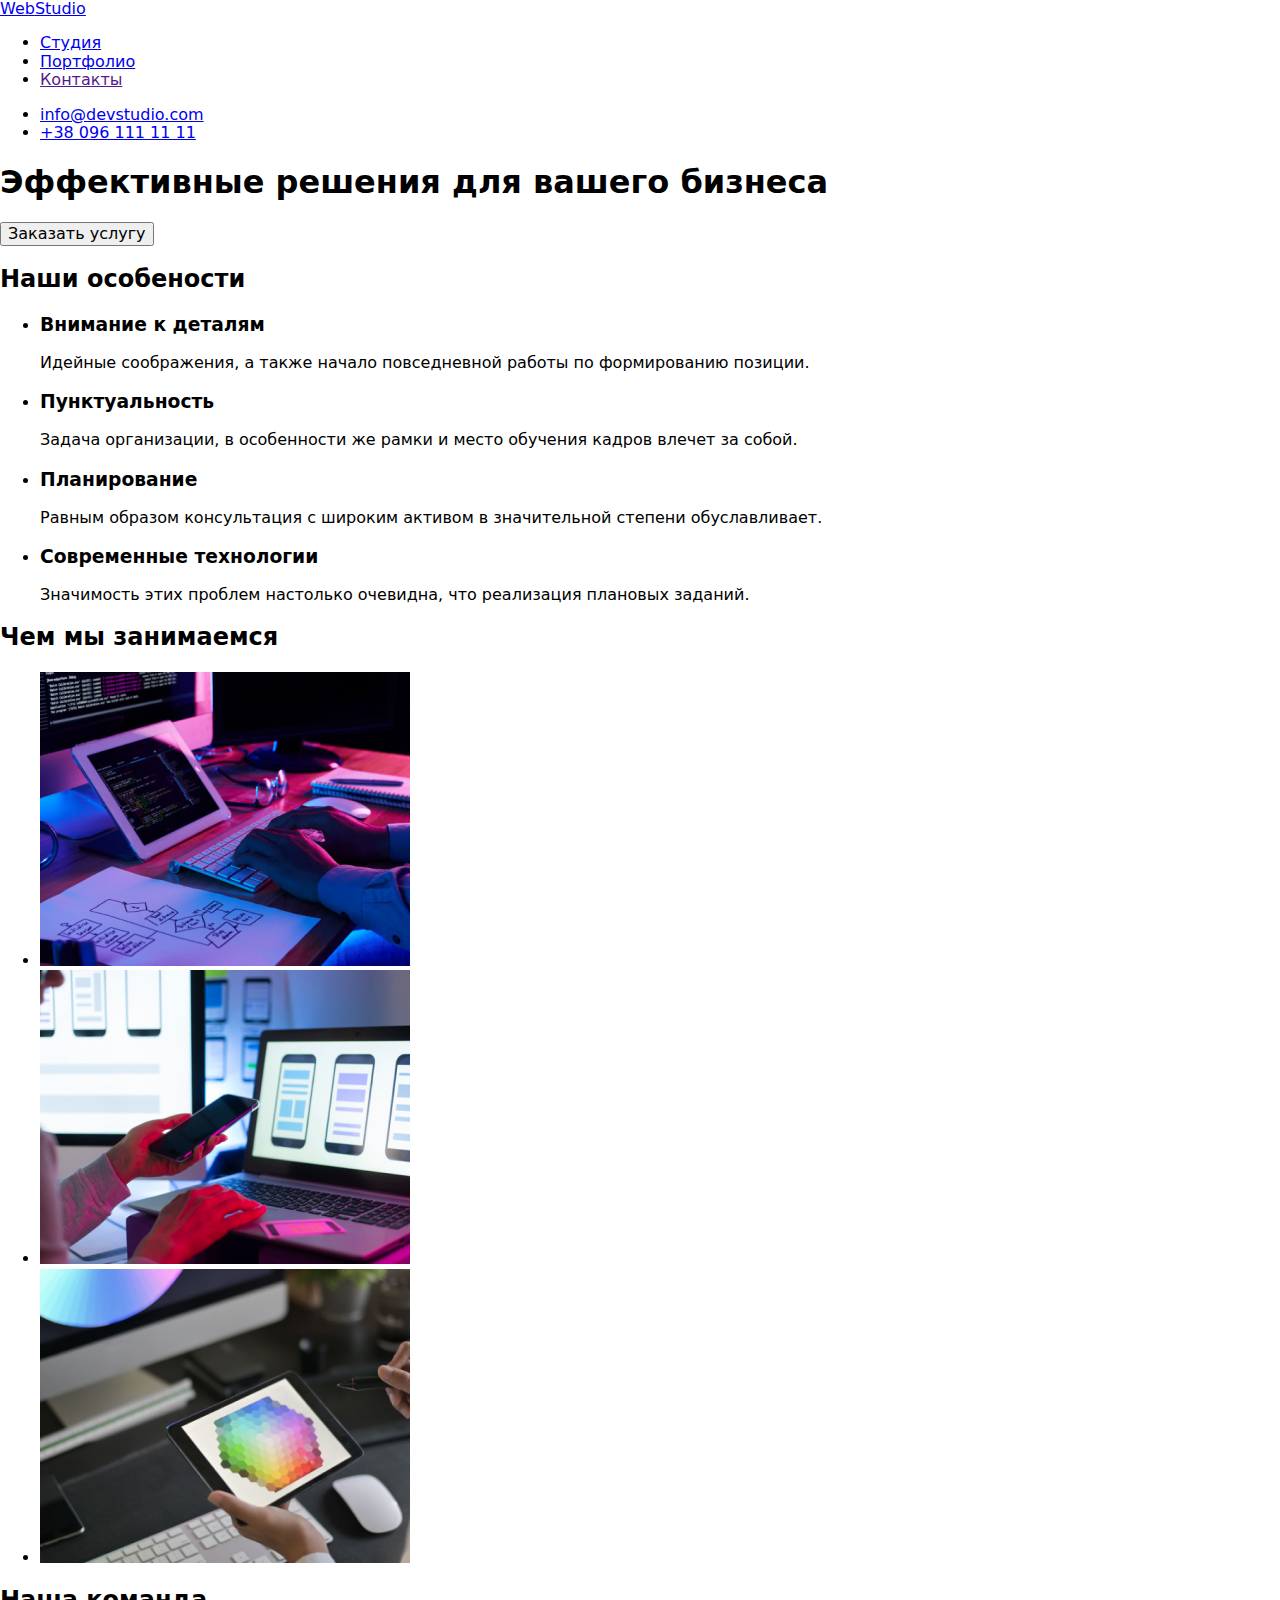
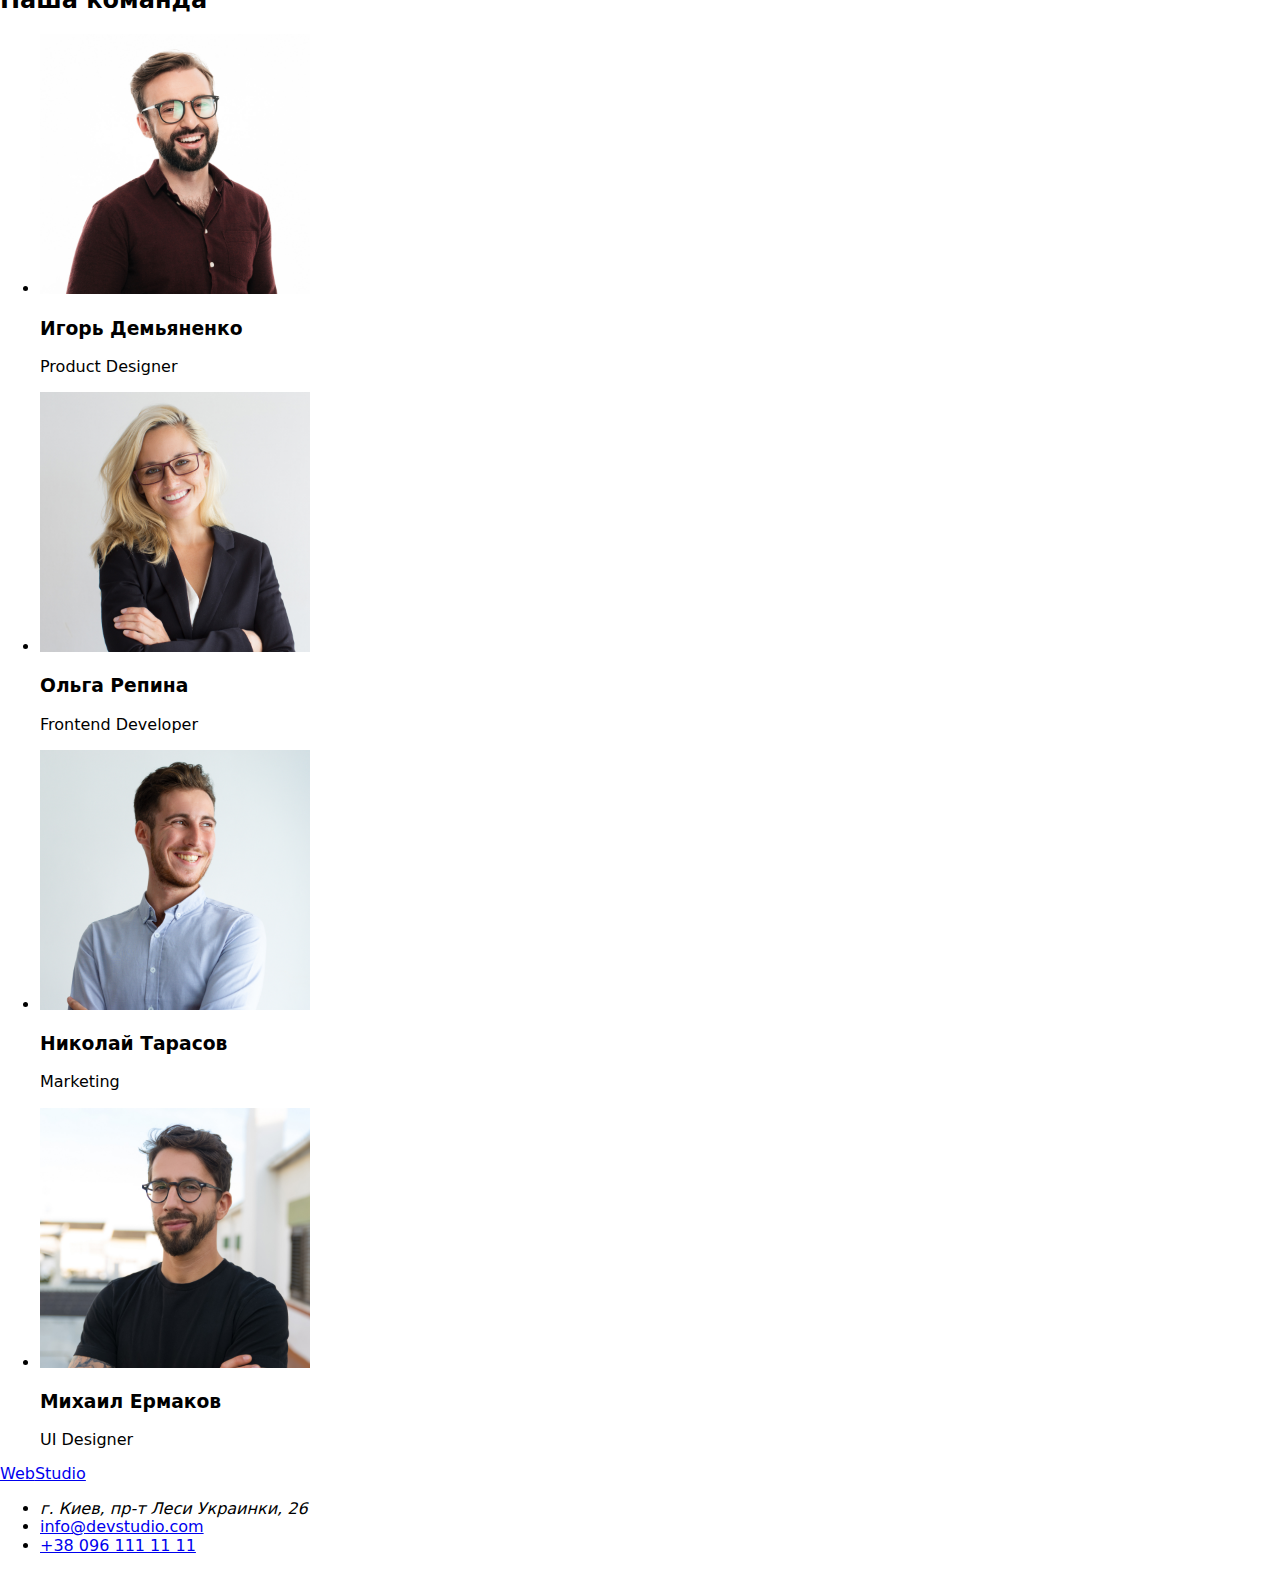
==== index.html @ e3278efb "Create index.html" ====
<!DOCTYPE html>
<html lang="en">
    <head>
        <meta charset="UTF-8">
        <meta name="viewport" content="width=device-width, initial-scale=1.0">
        <title>Document</title>
        <link href="https://fonts.googleapis.com/css2?family=Raleway:wght@700&family=Roboto:wght@400;500;700;900&display=swap" 
        rel="stylesheet">
        <link rel="stylesheet" href="https://cdnjs.cloudflare.com/ajax/libs/modern-normalize/1.0.0/modern-normalize.css">
        <link rel="stylesheet" href="./styles.css">
    </head>
    <body>
    <!--Верхняя линия-->
    <header>
        <div class="container ">
            <a href="./index.html" class="logo-white" > <span class="logo-bl">Web</span>Studio</a>
            <nav>
                <ul class="site-nav list">
                    <li class="item"><a href="./index.html" class="link current" >Студия</a></li>
                    <li class="item"><a href="./portfolio.html" class="link">Портфолио</a></li>
                    <li class="item"><a href="" class="link">Контакты</a></li>
                </ul>
            </nav>
            <ul class="adress-nav list">
                <li class="item"><a href="mailto:info@devstudio.com" class="link">info@devstudio.com</a></li>
                <li class="item"><a href="tel:+380961111111" class="link">+38 096 111 11 11</a></li>
            </ul>
        </div>
    </header>
    
    <main>
    <!--Шапка-->
        <section class="hero">
            <div class="container">
                <h1 class="hero-title">Эффективные решения для вашего бизнеса</h1>
                <button type="submit" class="hero-button">Заказать услугу</button>
            </div>
        </section>
    <!--Особености-->
        <section class="section-features">
            <div class="container">
                <h2 class="visually-hidden">Наши особености</h2>
                <ul class="section-features-container list">
                    <li class="item">
                        <h3 class="features-title-name">Внимание к деталям</h3>
                        <p class="features-name">Идейные соображения, а также начало повседневной работы по формированию позиции.</p>
                    </li>
                    <li class="item">
                        <h3 class="features-title-name">Пунктуальность</h3>
                        <p class="features-name"> Задача организации, в особенности же рамки и место обучения кадров влечет за собой.</p>
                    </li>
                    <li class="item">
                        <h3 class="features-title-name">Планирование</h3>
                        <p class="features-name">Равным образом консультация с широким активом в значительной степени обуславливает.</p>
                    </li>
                    <li class="item">
                        <h3 class="features-title-name">Современные технологии</h3>
                        <p class="features-name">Значимость этих проблем настолько очевидна, что реализация плановых заданий.</p>
                    </li>
                </ul>
            </div>
        </section>
    <!--Чем мы занимаемся-->
        <section class="section-service">
            <div class="container">
                <h2 class="section-title">Чем мы занимаемся</h2>
                <ul class="section-service-container list">
                    <li class="item"><a href=""><img src="./images/icon1.jpg" alt="Чем мы занимаемся фото 1" width="370"></a></li>
                    <li class="item"><a href=""><img src="./images/icon2.jpg" alt="Чем мы занимаемся фото 2" width="370"></a></li>
                    <li class="item"><a href=""><img src="./images/icon3.jpg" alt="Чем мы занимаемся фото 3" width="370"></a></li>
                </ul>
            </div>
        </section>
    <!--Наша команда-->
        <section class="section-workers">
            <div class="container">
                <h2 class="section-title">Наша команда</h2>
                <ul class="section-workers-container list">
                    <li class="workers-title-item  item">
                        <a href=""><img src="./images/worker1.jpg" alt="Наш сотрудник 1" width="270"></a>
                        <h3 class="workers-title-name">Игорь Демьяненко</h3>
                        <p class="workers-duties">Product Designer</p>
                    </li>
                    <li class="workers-title-item item"><a href=""><img src="./images/worker2.jpg" alt="Наш сотрудник 2" width="270"></a>
                        <h3 class="workers-title-name">Ольга Репина</h3>
                        <p class="workers-duties">Frontend Developer</p>
                    </li>
                    <li class="workers-title-item item"><a href=""><img src="./images/worker3.jpg" alt="Наш сотрудник 3" width="270"></a>
                        <h3 class="workers-title-name">Николай Тарасов</h3>
                        <p class="workers-duties">Marketing</p>
                    </li>
                    <li class="workers-title-item item"><a href=""><img src="./images/worker4.jpg" alt="Наш сотрудник 4" width="270"></a>
                        <h3 class="workers-title-name"> Михаил Ермаков</h3>
                        <p class="workers-duties">UI Designer</p>
                    </li>
                </ul>
            </div>
        </section>    
    </main>
    <!--Подвал-->
    <footer class="footer">
        <div class="container">
            <a href="./index.html" class="logo-black" > <span class="logo-bl">Web</span>Studio</a>
            <ul class="adress-nav-footer list">
                <li><address class="footer-address">г. Киев, пр-т Леси Украинки, 26</address></li>
                <li><a href="mailto:info@devstudio.com" class="link mailto-link">info@devstudio.com</a></li>
                <li><a href="tel:+380961111111" class="link">+38 096 111 11 11</a></li>
            </ul>
        </div>
    </footer>   
    </body>
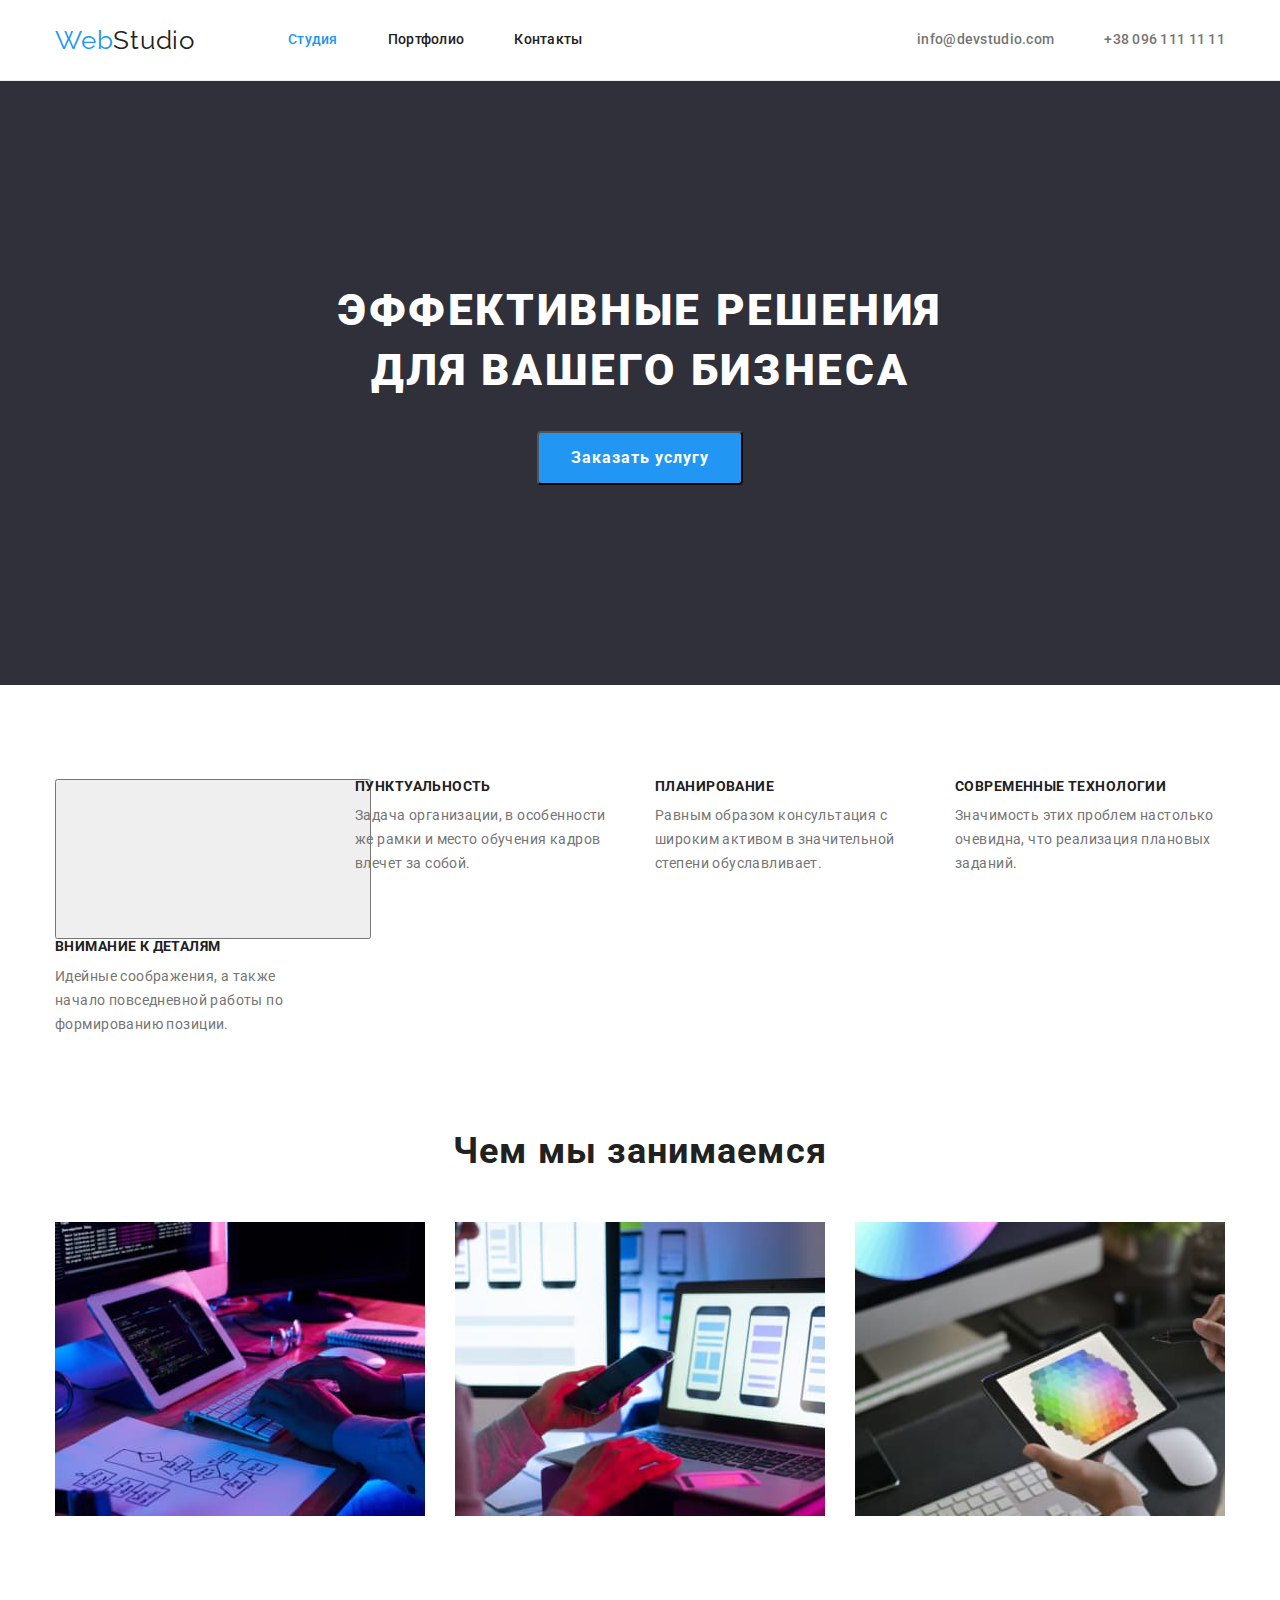
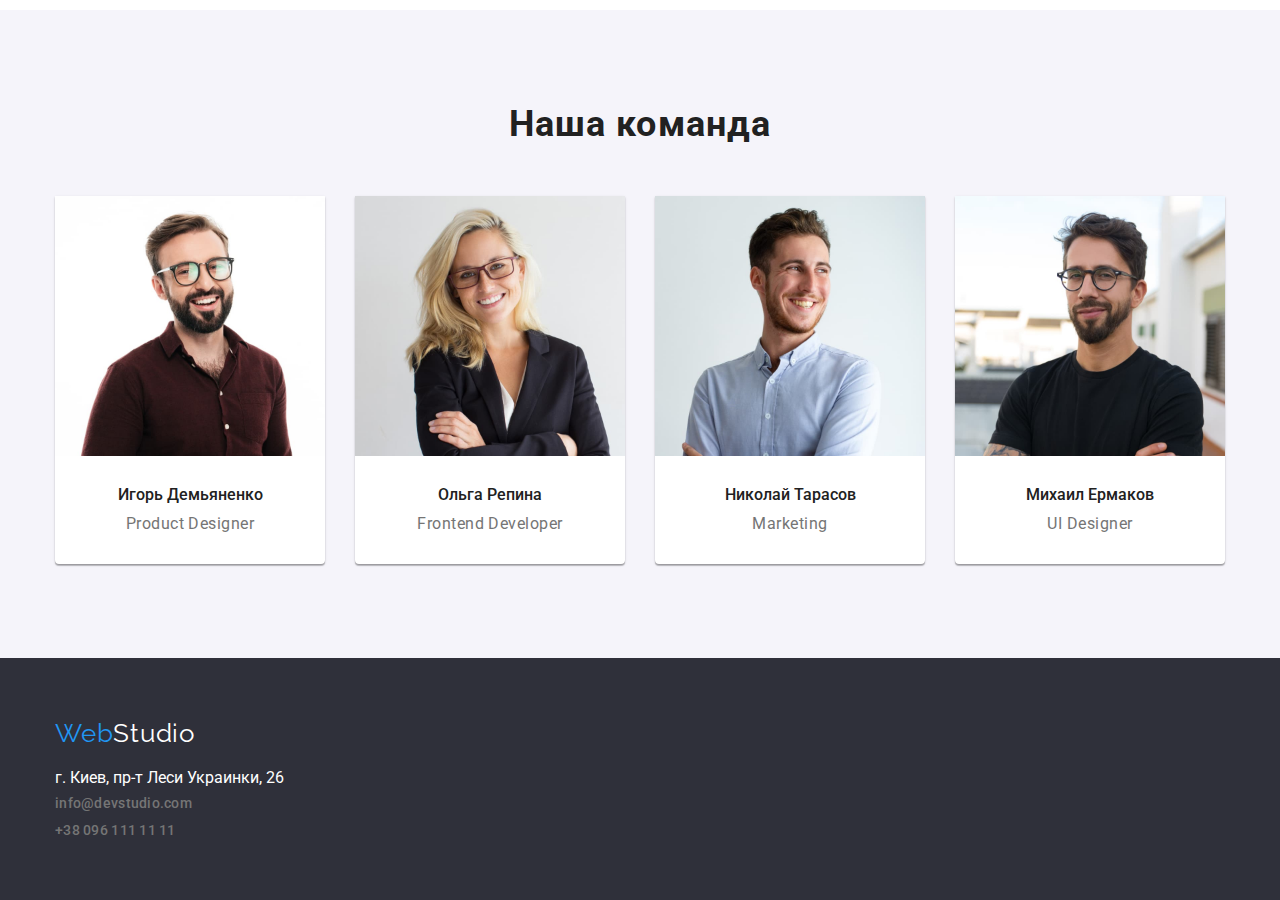
==== commit f0d367ea: "Update index.html" ====
--- a/index.html
+++ b/index.html
@@ -42,6 +42,11 @@
                 <h2 class="visually-hidden">Наши особености</h2>
                 <ul class="section-features-container list">
                     <li class="item">
+                        <button>
+                                <svg>
+                                    <use href="./images/"></use>
+                                </svg>
+                        </button>
                         <h3 class="features-title-name">Внимание к деталям</h3>
                         <p class="features-name">Идейные соображения, а также начало повседневной работы по формированию позиции.</p>
                     </li>
--- a/styles.css
+++ b/styles.css
@@ -0,0 +1,419 @@
+:root {
+    --primary-text-color: #757575;
+    --accent-text-color:#2196F3;
+    --title-text-color:#212121;
+    --secondary-text-color: #FFFFFF;
+    --background-color-body: #FFFFFF;
+    --background-color-hero: #2F303A;
+    --background-color-hero-button: #2196F3;
+    --background-color-section-workers: #F5F4FA;
+    --background-color-section: #FFFFFF;
+    --background-color-footer: #2F303A;
+    --background-color-filter-button: #F5F4FA;
+}
+
+
+body {
+    background-color: var(--background-color-body);
+    color: var(--primary-text-color);
+    font-family: Roboto, sans-serif;
+    font-weight: 400
+}
+
+.list {
+    padding: 0px;
+    margin: 0px;
+    list-style: none;
+}   
+
+.visually-hidden {
+    position: absolute;
+    clip: rect(0 0 0 0);
+    width: 1px;
+    height: 1px;
+    margin: -1px;
+}
+
+.logo-white {
+    color: var(--title-text-color);
+    font-family: Raleway, sans-serif;
+    font-size: 26px;
+    line-height: 1.19;
+    letter-spacing: 0.03em;
+    text-decoration: none;
+}
+.logo-bl {
+    color: var(--accent-text-color);
+}
+
+.container {
+    margin-left: auto;
+    margin-right: auto;
+    width: 1200px;
+    padding-left: 15px;
+    padding-right: 15px;
+    
+}
+header>.container {
+    display: flex;
+    align-items: center;
+    
+  
+}
+/* site-nav */
+
+.site-nav {
+    display: flex;
+    margin-left: 93px;
+}
+
+
+.site-nav .item:not(:last-child) {
+    margin-right: 50px;
+}
+
+.site-nav .link {
+    display: block;
+    padding-top: 32px;
+    padding-bottom: 32px;
+
+    color: var(--title-text-color);
+
+    font-weight: 500;
+    font-size: 14px;
+    line-height: 1.14;
+    letter-spacing: 0.02em;
+    text-decoration: none;
+    
+}
+
+.site-nav .link:hover, 
+.site-nav .link:focus {
+    color: var(--accent-text-color);
+    text-decoration: none;
+}
+.site-nav .link.current {
+    color: var(--accent-text-color);
+}
+
+
+/* adress-nav */
+.adress-nav {
+    display: flex;
+    margin-left: auto;
+} 
+
+.adress-nav .item:not(:last-child) {
+    margin-right: 50px;
+}
+.adress-nav .link {
+    display: block;
+    padding-top: 32px;
+    padding-bottom: 32px;
+
+    color: var(--primary-text-color);
+
+    font-weight: 500;
+    font-size: 14px;
+    line-height: 1.14;
+    letter-spacing: 0.02em;
+    text-decoration: none;
+    
+}
+.link:hover, 
+.link:focus {
+    color: var(--accent-text-color);
+}
+/* hero */
+.hero {
+    background-color: var(--background-color-hero);
+    text-align: center;
+    padding-top: 200px;
+    padding-bottom: 200px;
+}
+.hero .hero-title {
+    
+    color: var(--secondary-text-color);
+    font-weight: 900;
+    font-size: 44px;
+    line-height: 1.36;
+    letter-spacing: 0.06em;
+    text-align: center;
+    text-transform: uppercase;
+    margin-left: auto;
+    margin-right: auto;
+    margin-top: 0px;
+    margin-bottom: 30px;
+    
+    width: 696px;
+}
+.hero .hero-button {
+    
+    background-color: var(--background-color-hero-button);
+    color: var(--secondary-text-color); 
+    font-weight: 700;
+    font-size: 16px;
+    line-height: 1.87;
+    letter-spacing: 0.06em;
+    border-radius: 4px;
+    padding: 10px 32px;
+    min-width: 200px;
+    cursor: pointer;
+}
+
+.section-title {
+    color: var(--title-text-color);
+    font-weight: 700;
+    font-size: 36px;
+    line-height: 1.16;
+    letter-spacing: 0.03em;
+    text-align: center;
+    margin-top: 0px;
+    margin-bottom: 50px;
+}
+
+
+
+/* Особености */
+
+.section-features { 
+    background-color: var(--background-color-section);
+    padding-top: 94px;
+    padding-bottom: 94px;
+}
+
+.section-features-container {
+    display: flex;
+    flex-wrap: wrap;
+}
+
+.section-features-container .item {
+    width: 270px;
+}
+
+.section-features-container .item:not(:last-child) {
+    margin-right: 30px;
+}
+
+.section-features .features-title-name {
+    color: var(--title-text-color);
+    font-weight: 700;
+    font-size: 14px;
+    line-height: 1.14;
+    letter-spacing: 0.03em;
+    text-transform: uppercase;
+    margin-top: 0px;
+    margin-bottom: 10px;
+}
+.section-features .features-name { 
+    font-size: 14px;
+    line-height: 1.71;
+    letter-spacing: 0.03em;
+    margin-top: 0px;
+    margin-bottom: 0px;  
+}
+
+/* Чем мы занимаемся */
+
+.section-service {
+    background-color: var(--background-color-section);
+    padding-top: 0px;
+    padding-bottom: 94px;
+}
+.section-service-container {
+    display: flex;
+    flex-wrap: wrap;
+}
+.section-service-container .item {
+    width: 370px;
+}
+
+.section-service-container .item:not(:last-child) {
+    margin-right: 30px;
+}
+
+
+/* Наша команда */
+.section-workers { 
+    background-color: var(--background-color-section-workers);
+    padding-top: 94px;
+    padding-bottom: 94px;
+}
+.section-workers-container {
+    display: flex;
+    flex-wrap: wrap;
+}
+
+.section-workers-container .item:not(:last-child) {
+    margin-right: 30px;
+}
+
+.workers-title-item {
+    background-color: var(--background-color-body);
+    box-shadow: 0px 1px 3px rgba(0, 0, 0, 0.12), 0px 1px 1px rgba(0, 0, 0, 0.14), 0px 2px 1px rgba(0, 0, 0, 0.2);
+    border-radius: 0px 0px 4px 4px;
+
+}
+
+.section-workers .workers-title-name { 
+    color: var(--title-text-color);
+    font-weight: 500;
+    font-size: 16px;
+    line-height: 1.18;
+    margin-top: 30px;
+    margin-bottom: 10px; 
+    text-align: center;
+}
+.section-workers p {  
+    font-size: 16px;
+    line-height: 1.18;
+    letter-spacing: 0.03em; 
+    margin-top: 0px;
+    margin-bottom: 30px; 
+    text-align: center;
+     
+}
+
+/* footer */
+.footer {
+    background-color: var(--background-color-footer);
+    padding-top: 60px;
+    padding-bottom: 60px;
+}
+
+.logo-black {
+    display: block;
+    margin-bottom: 20px;
+
+    color: var(--secondary-text-color);
+    font-family: Raleway,sans-serif;
+    font-size: 26px;
+    line-height: 1.19;
+    letter-spacing: 0.03em;
+    text-decoration: none;
+}
+
+.footer-address {
+    color: var(--secondary-text-color);
+    font-style: inherit;
+    margin-bottom: 9px;
+}
+
+.footer .footer-address-nav {
+    color: var(--primary-text-color);
+    font-size: 14px;
+    line-height: 1.71;
+    letter-spacing: 0.03em;
+}
+
+.adress-nav-footer .link {
+    color: var(--primary-text-color);
+
+    font-weight: 500;
+    font-size: 14px;
+    line-height: 1.14;
+    letter-spacing: 0.02em;
+    text-decoration: none;
+}
+.adress-nav-footer .mailto-link {
+    display: block;
+    margin-bottom: 9px;
+}
+.link:hover, 
+.link:focus {
+    color: var(--accent-text-color);
+}
+
+/* portfolio */
+
+.section-portfolio {
+    padding-top: 94px;
+    padding-bottom: 94px;
+}
+
+.section-portfolio-container {
+    display: flex;
+    flex-wrap: wrap;
+
+}
+.section-portfolio-item {
+    
+    width: calc((100% - 66px) / 3);
+    /* width: 370px; */
+    margin-right: 30px;
+    margin-bottom: 30px;
+    border: 1px solid #EEEEEE;
+    box-sizing: border-box;
+}
+
+.section-portfolio-container .section-portfolio-item:nth-child(3n) {
+    margin-right: 0px;
+}
+.section-portfolio-container .section-portfolio-item:nth-last-child(-n + 3) {
+    margin-bottom: 0px;
+}
+
+.section-portfolio .portfolio-title {
+    color: var(--title-text-color);
+    width: 322px;
+    font-weight: 700;
+    font-size: 18px;
+    line-height: 2;
+    letter-spacing: 0.06em;
+    margin: 0px;  
+}
+
+.section-portfolio .portfolio-title-name {
+    font-size: 16px;
+    line-height: 1.87;
+    letter-spacing: 0.03em;
+    margin: 0px;  
+}
+
+.title-title-name {
+    padding: 20px 24px;
+}
+
+.section-portfolio-button {
+    display: flex;
+    margin-bottom: 50px;
+    justify-content: center;
+}
+
+.section-portfolio-button .item {
+
+}
+
+.section-portfolio-button .item:not(:last-child) {
+    margin-right: 8px;
+}
+
+.filter-button {
+    background-color: var(--background-color-filter-button);
+    color: var(--title-text-color);
+    font-weight: 500;
+    font-size: 16px;
+    line-height: 1.62;
+    letter-spacing: 0.03em;
+    border-radius: 4px;
+    padding: 6px 22px;
+    min-width: 200px;
+    cursor: pointer;
+    min-width: 73px;
+    border: 0px;
+}
+    
+.filter-button:hover, 
+.filter-button:focus {
+    background-color: var(--background-color-hero-button);
+    color: var(--secondary-text-color);
+}
+
+header {
+    border-bottom: 1px solid #ECECEC;
+}
+img {
+    display: block;
+    max-width: 100%;
+    height: auto;
+}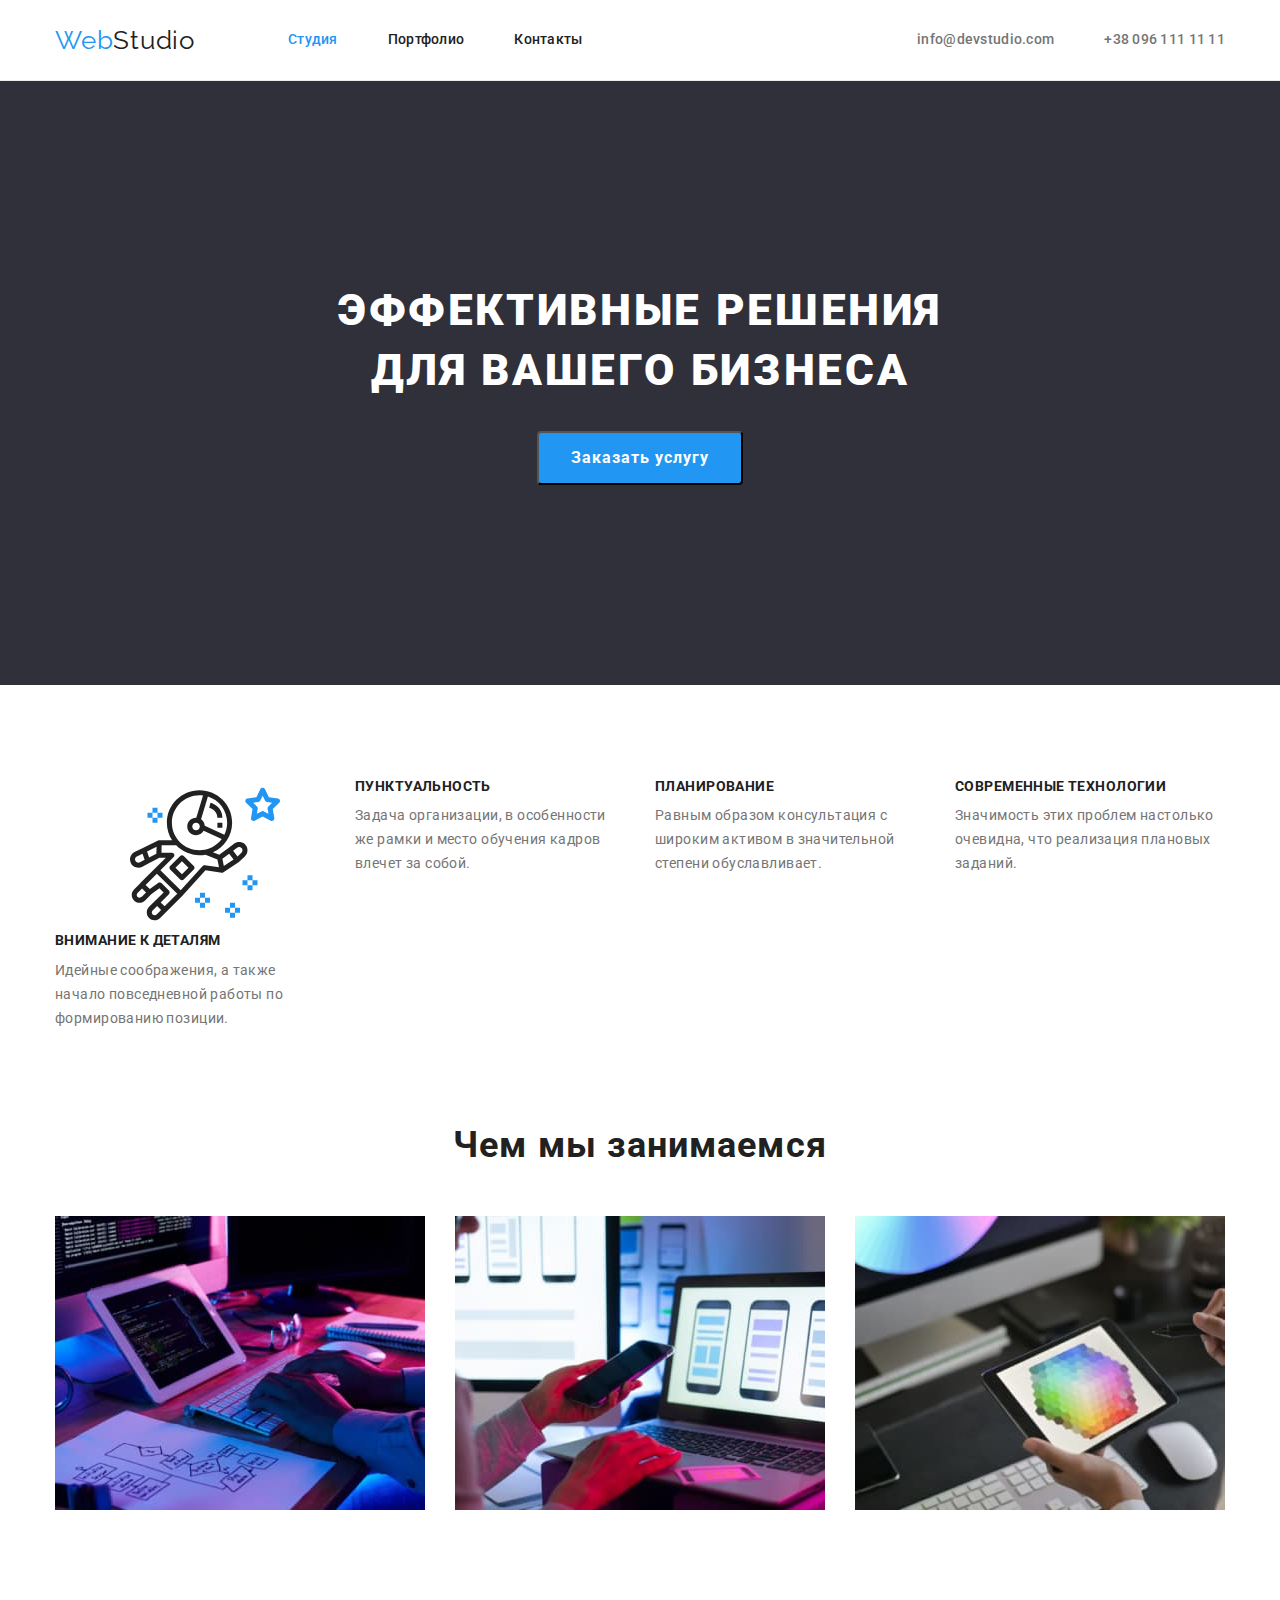
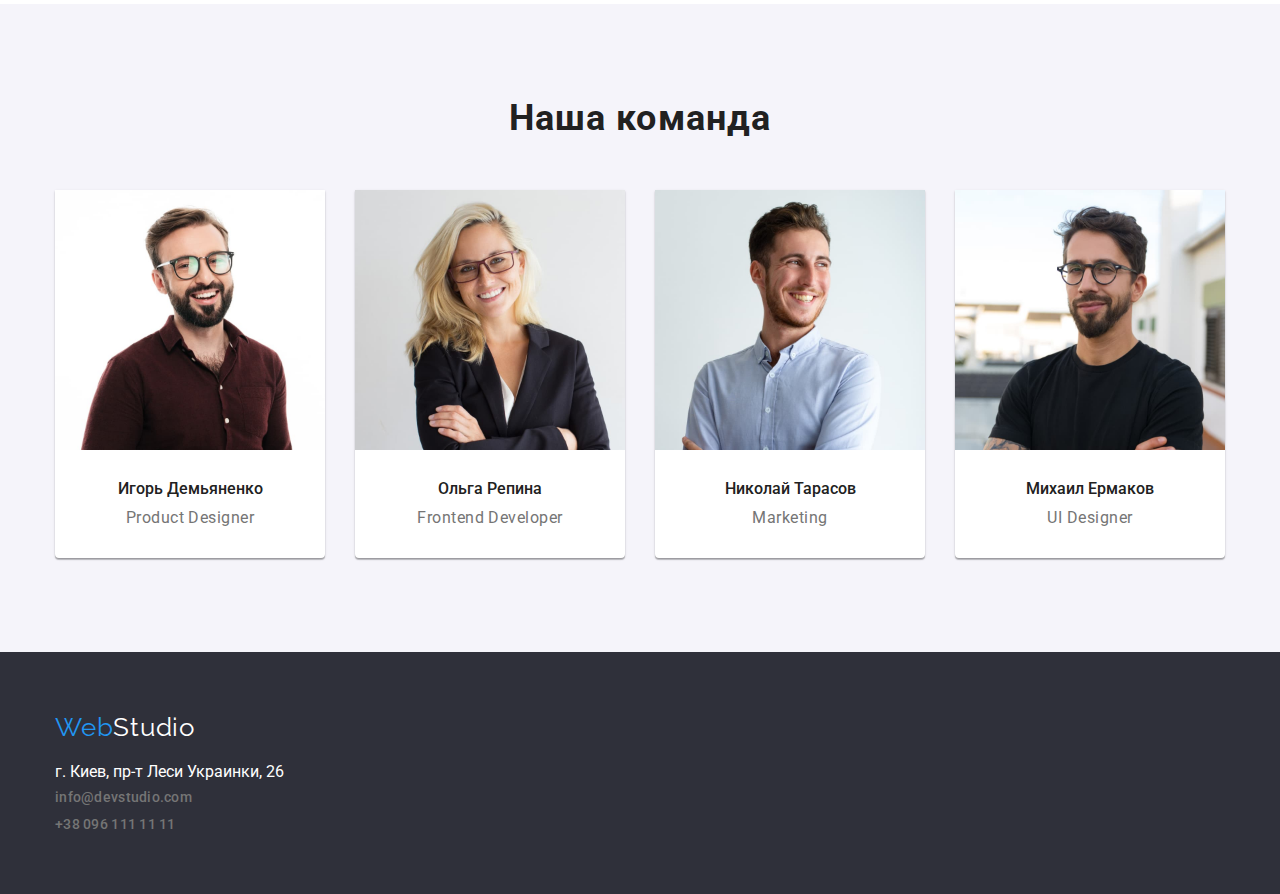
==== commit 4ce23cd2: "Update index.html" ====
--- a/index.html
+++ b/index.html
@@ -42,11 +42,11 @@
                 <h2 class="visually-hidden">Наши особености</h2>
                 <ul class="section-features-container list">
                     <li class="item">
-                        <button>
-                                <svg>
-                                    <use href="./images/"></use>
-                                </svg>
-                        </button>
+                        <a>
+                            <svg>
+                                <use href="./images/sprite.svg#astronaut"></use>
+                            </svg>
+                        </a>
                         <h3 class="features-title-name">Внимание к деталям</h3>
                         <p class="features-name">Идейные соображения, а также начало повседневной работы по формированию позиции.</p>
                     </li>
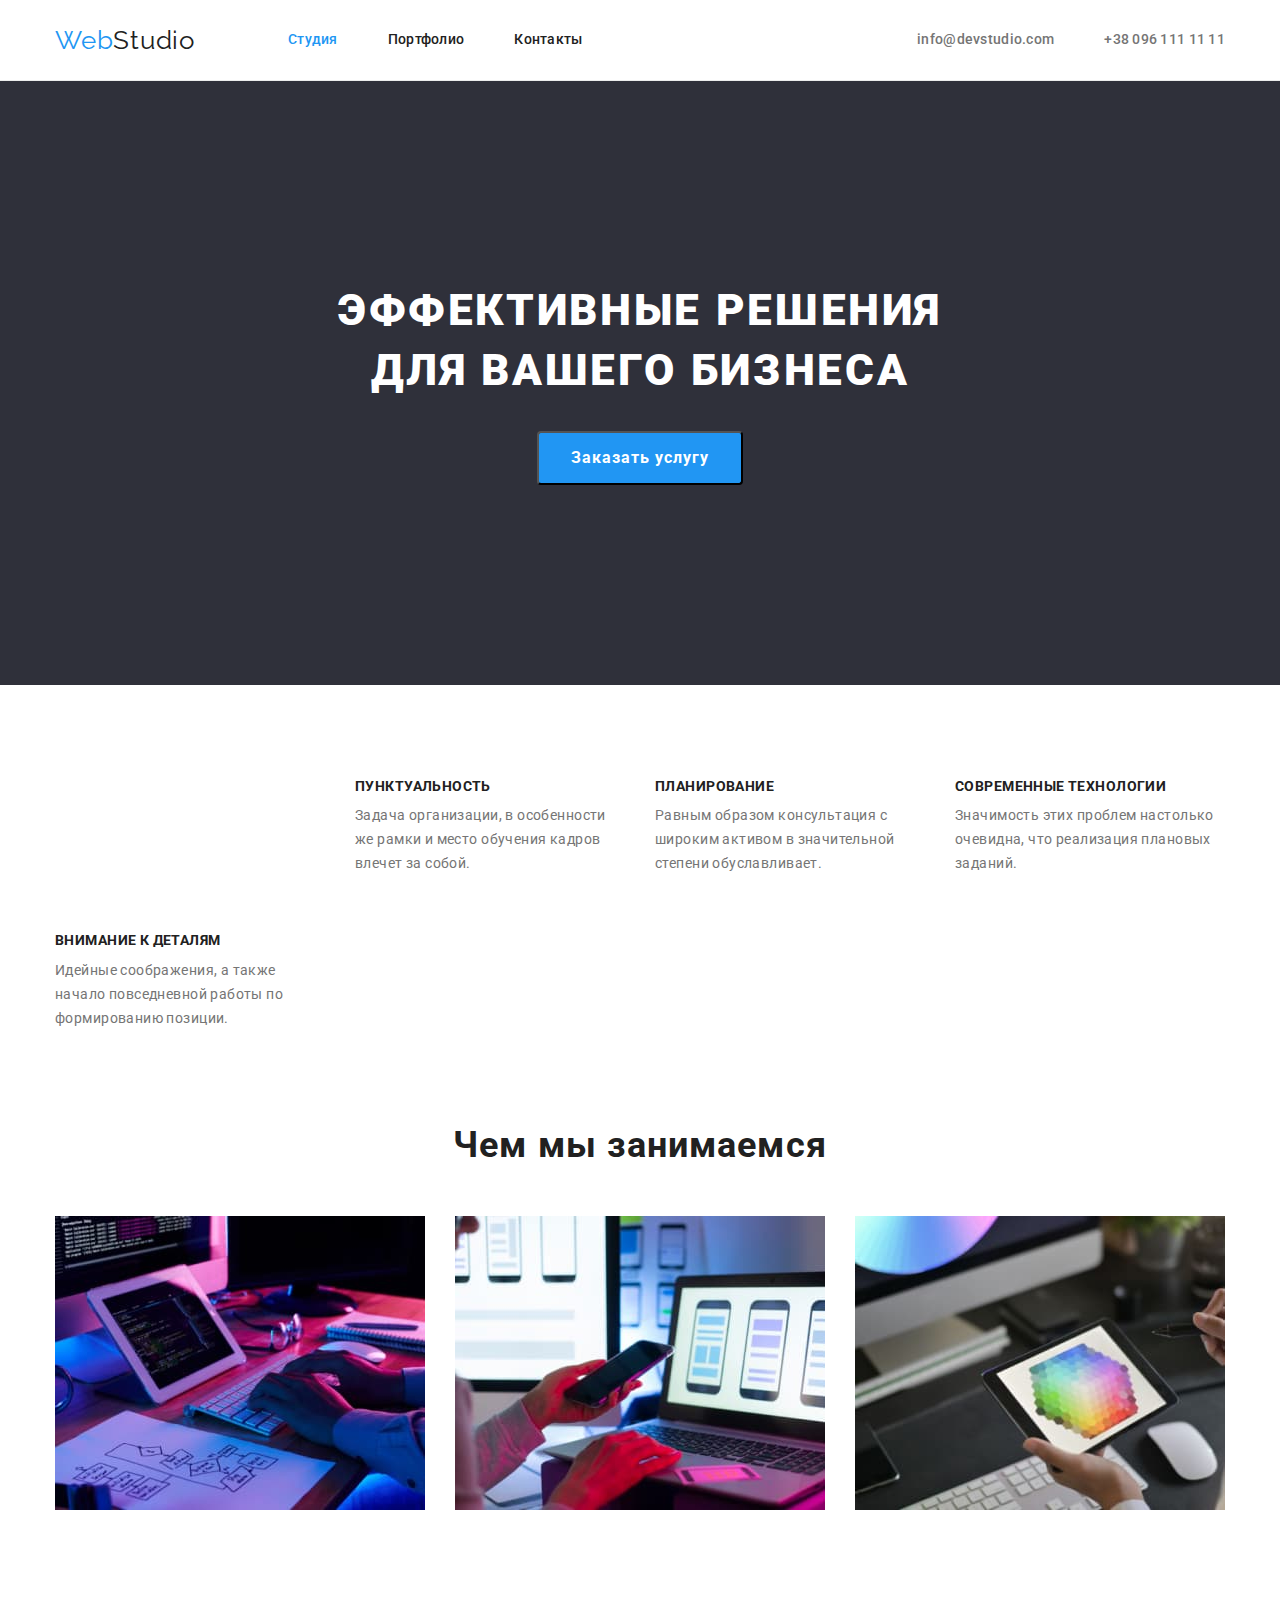
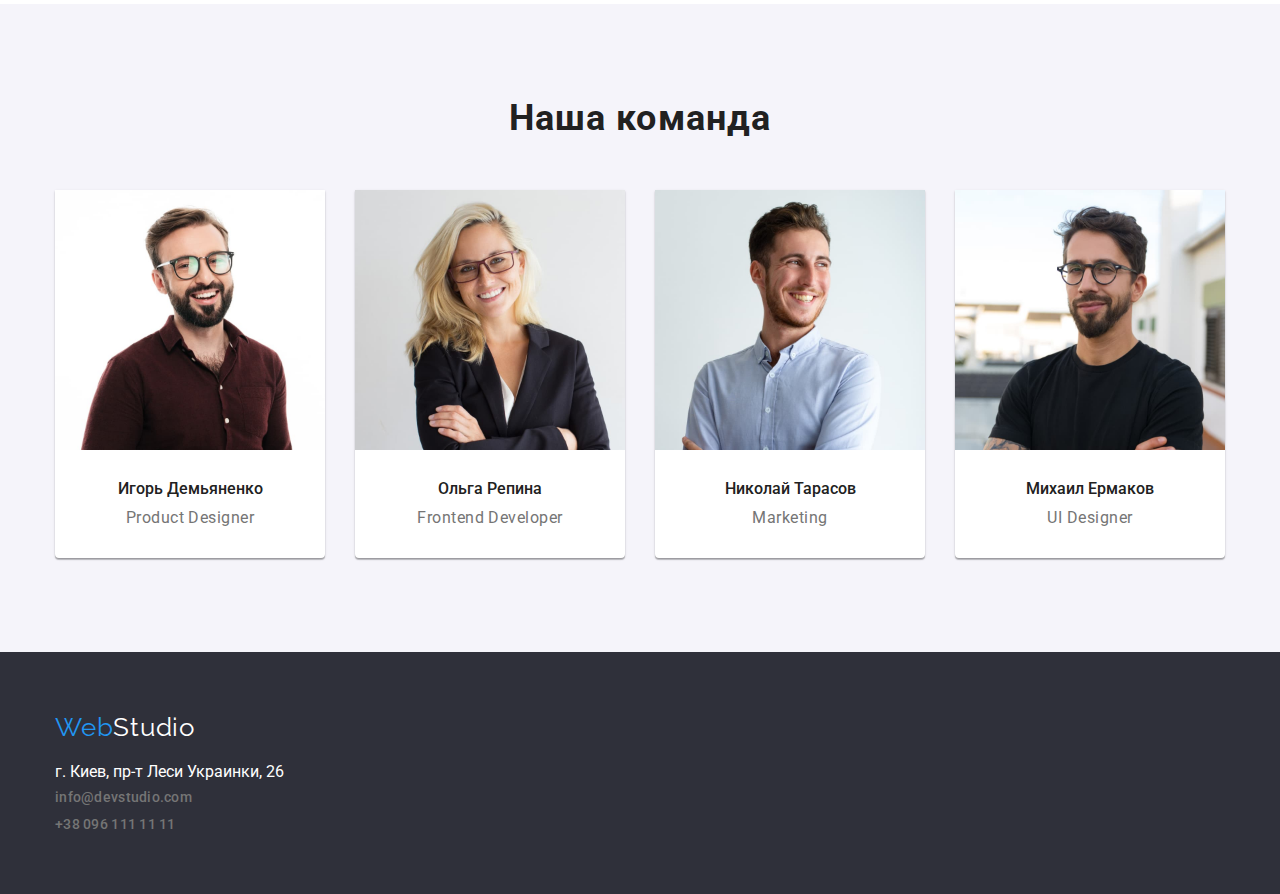
==== commit a18928a4: "Update index.html" ====
--- a/index.html
+++ b/index.html
@@ -42,11 +42,7 @@
                 <h2 class="visually-hidden">Наши особености</h2>
                 <ul class="section-features-container list">
                     <li class="item">
-                        <a>
-                            <svg>
-                                <use href="./images/sprite.svg#astronaut"></use>
-                            </svg>
-                        </a>
+                        <a href=""><svg href="./images/sprite.svg#astronaut"  width="370"></svg></a>
                         <h3 class="features-title-name">Внимание к деталям</h3>
                         <p class="features-name">Идейные соображения, а также начало повседневной работы по формированию позиции.</p>
                     </li>
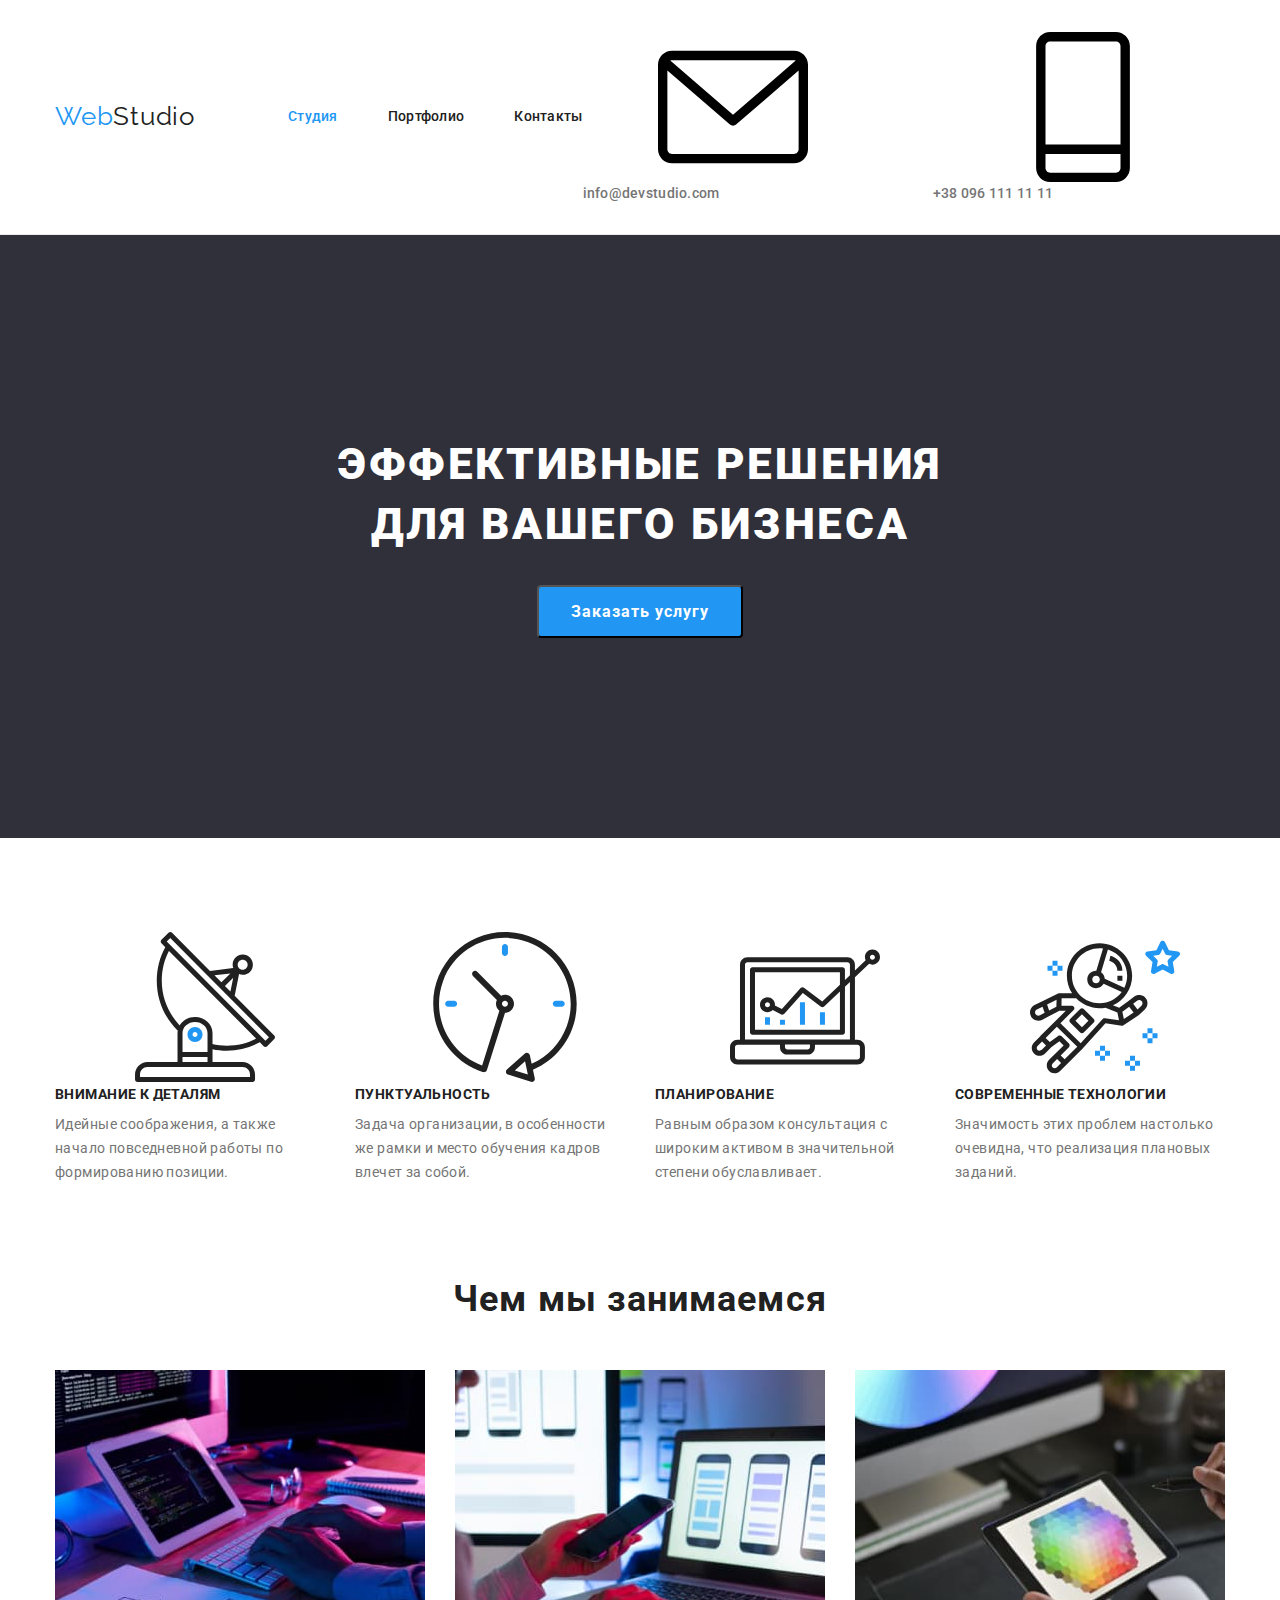
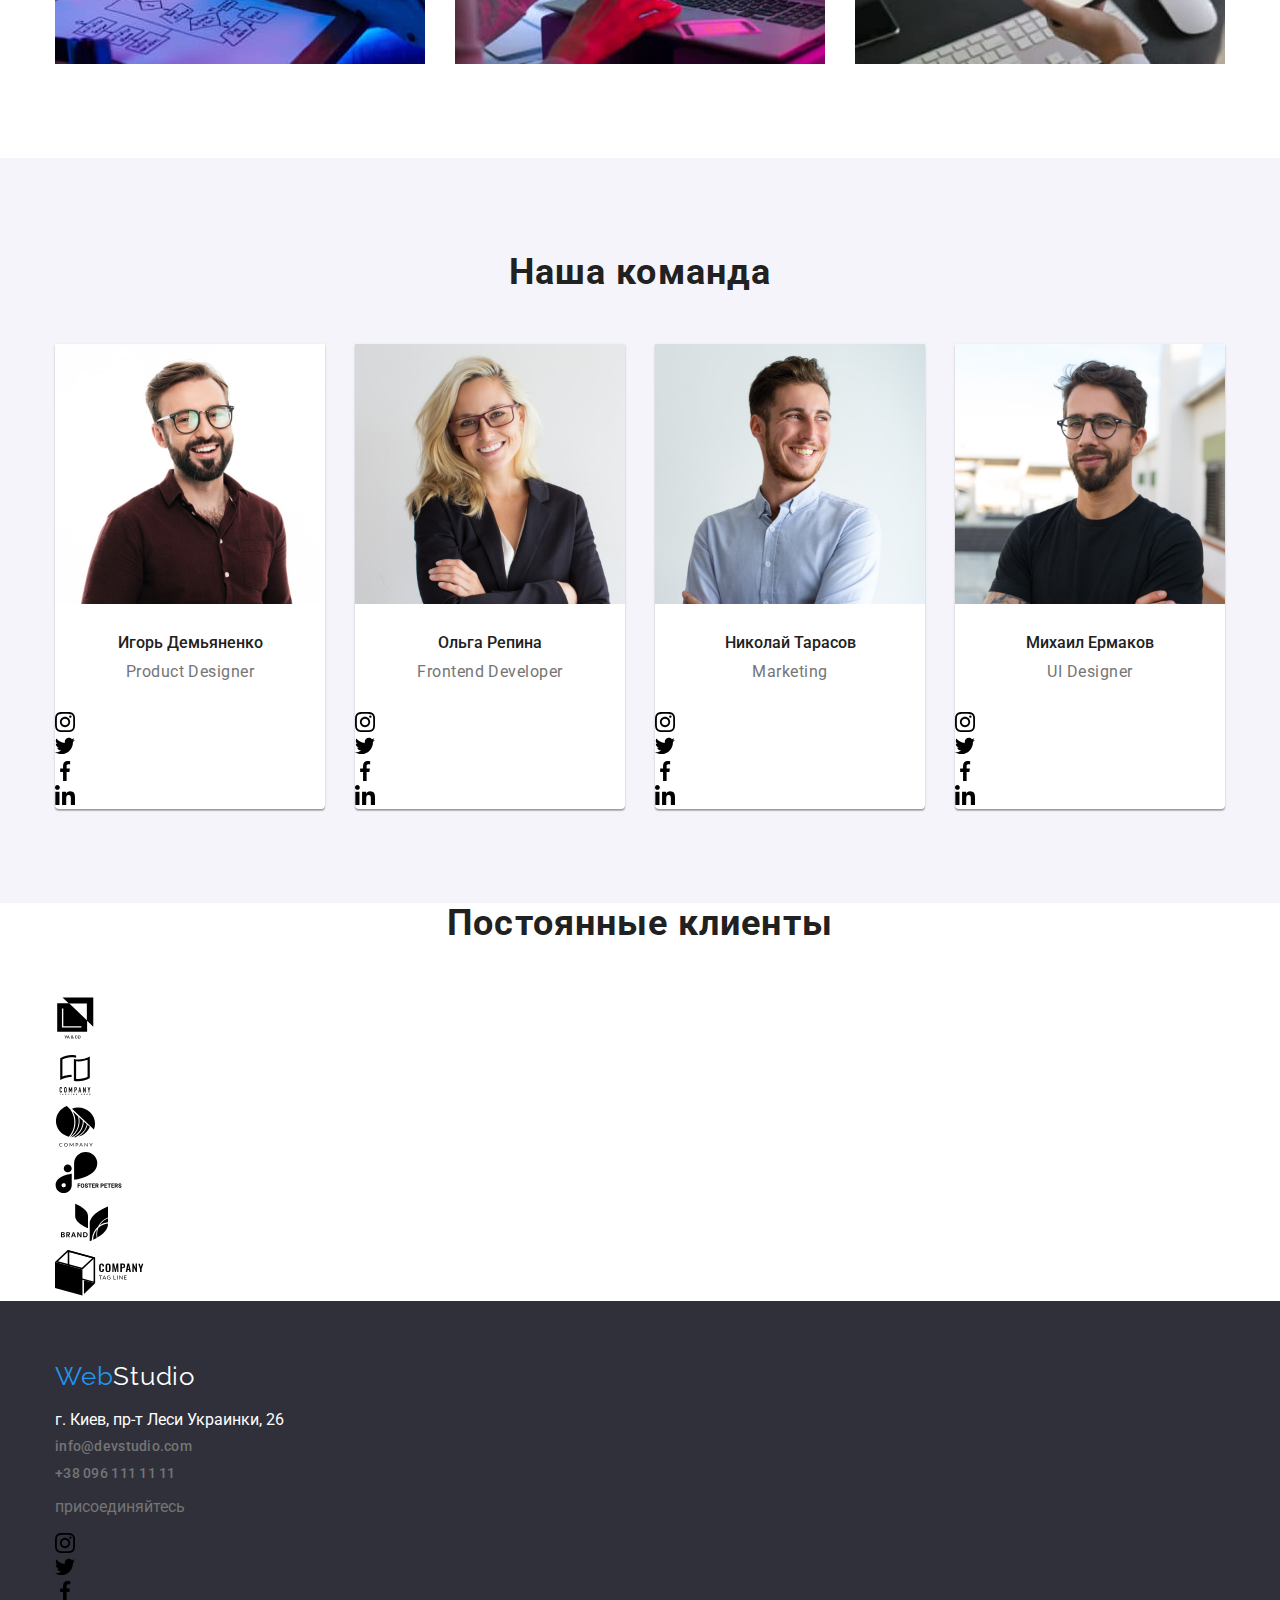
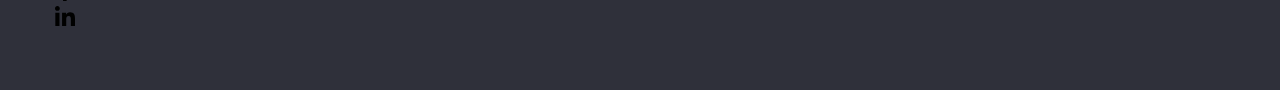
==== commit 25adde1e: "Update index.html" ====
--- a/index.html
+++ b/index.html
@@ -22,8 +22,17 @@
                 </ul>
             </nav>
             <ul class="adress-nav list">
-                <li class="item"><a href="mailto:info@devstudio.com" class="link">info@devstudio.com</a></li>
-                <li class="item"><a href="tel:+380961111111" class="link">+38 096 111 11 11</a></li>
+                <li class="item"><a href="mailto:info@devstudio.com" class="link adress-nav-cont">
+                    <svg class="envelope">
+                        <use href="./images/sprite.svg#envelope">
+                        </use>
+                    </svg>info@devstudio.com</a>
+                </li>
+                <li class="item"><a href="tel:+380961111111" class="link">
+                    <svg class="phone">
+                        <use href="./images/sprite.svg#phone"></use>
+                    </svg> +38 096 111 11 11</a>
+                </li>
             </ul>
         </div>
     </header>
@@ -42,19 +51,38 @@
                 <h2 class="visually-hidden">Наши особености</h2>
                 <ul class="section-features-container list">
                     <li class="item">
-                        <a href=""><svg href="./images/sprite.svg#astronaut"  width="370"></svg></a>
+                        <div class="bg">
+                            <svg class="antenna">
+                                <use href="./images/sprite.svg#antenna"></use>
+                            </svg>
+                        </div>
                         <h3 class="features-title-name">Внимание к деталям</h3>
                         <p class="features-name">Идейные соображения, а также начало повседневной работы по формированию позиции.</p>
                     </li>
                     <li class="item">
+                        <div class="bg">
+                            <svg class="clock">
+                                <use href="./images/sprite.svg#clock"></use>
+                            </svg>
+                        </div>
                         <h3 class="features-title-name">Пунктуальность</h3>
                         <p class="features-name"> Задача организации, в особенности же рамки и место обучения кадров влечет за собой.</p>
                     </li>
                     <li class="item">
+                        <div class="bg">
+                            <svg class="diagram">
+                                <use href="./images/sprite.svg#diagram"></use>
+                            </svg>
+                        </div>
                         <h3 class="features-title-name">Планирование</h3>
                         <p class="features-name">Равным образом консультация с широким активом в значительной степени обуславливает.</p>
                     </li>
                     <li class="item">
+                        <div class="bg">
+                            <svg class="astronaut">
+                                <use href="./images/sprite.svg#astronaut"></use>
+                            </svg>
+                        </div>
                         <h3 class="features-title-name">Современные технологии</h3>
                         <p class="features-name">Значимость этих проблем настолько очевидна, что реализация плановых заданий.</p>
                     </li>
@@ -81,32 +109,83 @@
                         <a href=""><img src="./images/worker1.jpg" alt="Наш сотрудник 1" width="270"></a>
                         <h3 class="workers-title-name">Игорь Демьяненко</h3>
                         <p class="workers-duties">Product Designer</p>
+                        <ul class="social-link list">
+                            <li><a href="" class="link-social"><svg class="icon-social" width="20px" height="20px"><use href="./images/sprite.svg#instagram"></use></svg></a></li>
+                            <li><a href="" class="link-social"><svg class="icon-social" width="20px" height="20px"><use href="./images/sprite.svg#twitter"></use></svg></a></li>
+                            <li><a href="" class="link-social"><svg class="icon-social" width="20px" height="20px"><use href="./images/sprite.svg#facebook"></use></svg></a></li>
+                            <li><a href="" class="link-social"><svg class="icon-social" width="20px" height="20px"><use href="./images/sprite.svg#linkedin"></use></svg></a></li>
+                        </ul>
                     </li>
                     <li class="workers-title-item item"><a href=""><img src="./images/worker2.jpg" alt="Наш сотрудник 2" width="270"></a>
                         <h3 class="workers-title-name">Ольга Репина</h3>
                         <p class="workers-duties">Frontend Developer</p>
+                        <ul class="social-link list">
+                            <li><a href="" class="link-social"><svg class="icon-social" width="20px" height="20px"><use href="./images/sprite.svg#instagram"></use></svg></a></li>
+                            <li><a href="" class="link-social"><svg class="icon-social" width="20px" height="20px"><use href="./images/sprite.svg#twitter"></use></svg></a></li>
+                            <li><a href="" class="link-social"><svg class="icon-social" width="20px" height="20px"><use href="./images/sprite.svg#facebook"></use></svg></a></li>
+                            <li><a href="" class="link-social"><svg class="icon-social" width="20px" height="20px"><use href="./images/sprite.svg#linkedin"></use></svg></a></li>
+                        </ul>
                     </li>
                     <li class="workers-title-item item"><a href=""><img src="./images/worker3.jpg" alt="Наш сотрудник 3" width="270"></a>
                         <h3 class="workers-title-name">Николай Тарасов</h3>
                         <p class="workers-duties">Marketing</p>
+                        <ul class="social-link list">
+                            <li><a href="" class="link-social"><svg class="icon-social" width="20px" height="20px"><use href="./images/sprite.svg#instagram"></use></svg></a></li>
+                            <li><a href="" class="link-social"><svg class="icon-social" width="20px" height="20px"><use href="./images/sprite.svg#twitter"></use></svg></a></li>
+                            <li><a href="" class="link-social"><svg class="icon-social" width="20px" height="20px"><use href="./images/sprite.svg#facebook"></use></svg></a></li>
+                            <li><a href="" class="link-social"><svg class="icon-social" width="20px" height="20px"><use href="./images/sprite.svg#linkedin"></use></svg></a></li>
+                        </ul>
                     </li>
                     <li class="workers-title-item item"><a href=""><img src="./images/worker4.jpg" alt="Наш сотрудник 4" width="270"></a>
                         <h3 class="workers-title-name"> Михаил Ермаков</h3>
                         <p class="workers-duties">UI Designer</p>
+                        <ul class="social-link list">
+                            <li><a href="" class="link-social"><svg class="icon-social" width="20px" height="20px"><use href="./images/sprite.svg#instagram"></use></svg></a></li>
+                            <li><a href="" class="link-social"><svg class="icon-social" width="20px" height="20px"><use href="./images/sprite.svg#twitter"></use></svg></a></li>
+                            <li><a href="" class="link-social"><svg class="icon-social" width="20px" height="20px"><use href="./images/sprite.svg#facebook"></use></svg></a></li>
+                            <li><a href="" class="link-social"><svg class="icon-social" width="20px" height="20px"><use href="./images/sprite.svg#linkedin"></use></svg></a></li>
+                        </ul>
                     </li>
                 </ul>
             </div>
-        </section>    
+        </section> 
+        <!--Постоянные клиенты-->
+        <section class="section-regular-clients">
+            <div class="container">
+                <h2 class="section-title">Постоянные клиенты</h2>
+                <ul class="clients-link-container list">
+                    <li class="item"><a href="" class="link-clients comp1"><svg class="icon-clients" width="44px" height="49px"><use href="./images/sprite.svg#logocomp1"></use></svg></a></li>
+                    <li class="item"><a href="" class="link-clients comp2"><svg class="icon-clients" width="40px" height="52px"><use href="./images/sprite.svg#logocomp2"></use></svg></a></li>
+                    <li class="item"><a href="" class="link-clients comp3"><svg class="icon-clients" width="41px" height="43px"><use href="./images/sprite.svg#logocomp3"></use></svg></a></li>
+                    <li class="item"><a href="" class="link-clients comp4"><svg class="icon-clients" width="80px" height="42px"><use href="./images/sprite.svg#logocomp4"></use></svg></a></li>
+                    <li class="item"><a href="" class="link-clients comp5"><svg class="icon-clients" width="59px" height="47px"><use href="./images/sprite.svg#logocomp5"></use></svg></a></li>
+                    <li class="item"><a href="" class="link-clients comp6"><svg class="icon-clients" width="89px" height="46px"><use href="./images/sprite.svg#logocomp6"></use></svg></a></li>
+                </ul>
+            </div>
+        </section>   
     </main>
     <!--Подвал-->
     <footer class="footer">
         <div class="container">
-            <a href="./index.html" class="logo-black" > <span class="logo-bl">Web</span>Studio</a>
-            <ul class="adress-nav-footer list">
-                <li><address class="footer-address">г. Киев, пр-т Леси Украинки, 26</address></li>
-                <li><a href="mailto:info@devstudio.com" class="link mailto-link">info@devstudio.com</a></li>
-                <li><a href="tel:+380961111111" class="link">+38 096 111 11 11</a></li>
-            </ul>
+            <div class="footer-join">
+                <div class="adress-footer-column">
+                    <a href="./index.html" class="logo-black" > <span class="logo-bl">Web</span>Studio</a>
+                    <ul class="adress-nav-footer list">
+                        <li><address class="footer-address">г. Киев, пр-т Леси Украинки, 26</address></li>
+                        <li><a href="mailto:info@devstudio.com" class="link mailto-link">info@devstudio.com</a></li>
+                        <li><a href="tel:+380961111111" class="link">+38 096 111 11 11</a></li>
+                    </ul>
+                </div>
+                <div class="social-footer-column">
+                    <p>присоединяйтесь</p>
+                    <ul class="social-link-footer list">
+                        <li><a href="" class="link-social-footer"><svg class="icon-social-footer" width="20px" height="20px"><use href="./images/sprite.svg#instagram"></use></svg></a></li>
+                        <li><a href="" class="link-social-footer twitter"><svg class="icon-social-footer" width="20px" height="20px"><use href="./images/sprite.svg#twitter"></use></svg></a></li>
+                        <li><a href="" class="link-social-footer"><svg class="icon-social-footer" width="20px" height="20px"><use href="./images/sprite.svg#facebook"></use></svg></a></li>
+                        <li><a href="" class="link-social-footer"><svg class="icon-social-footer" width="20px" height="20px"><use href="./images/sprite.svg#linkedin"></use></svg></a></li>
+                    </ul>
+                </div>
+            </div>
         </div>
     </footer>   
     </body>
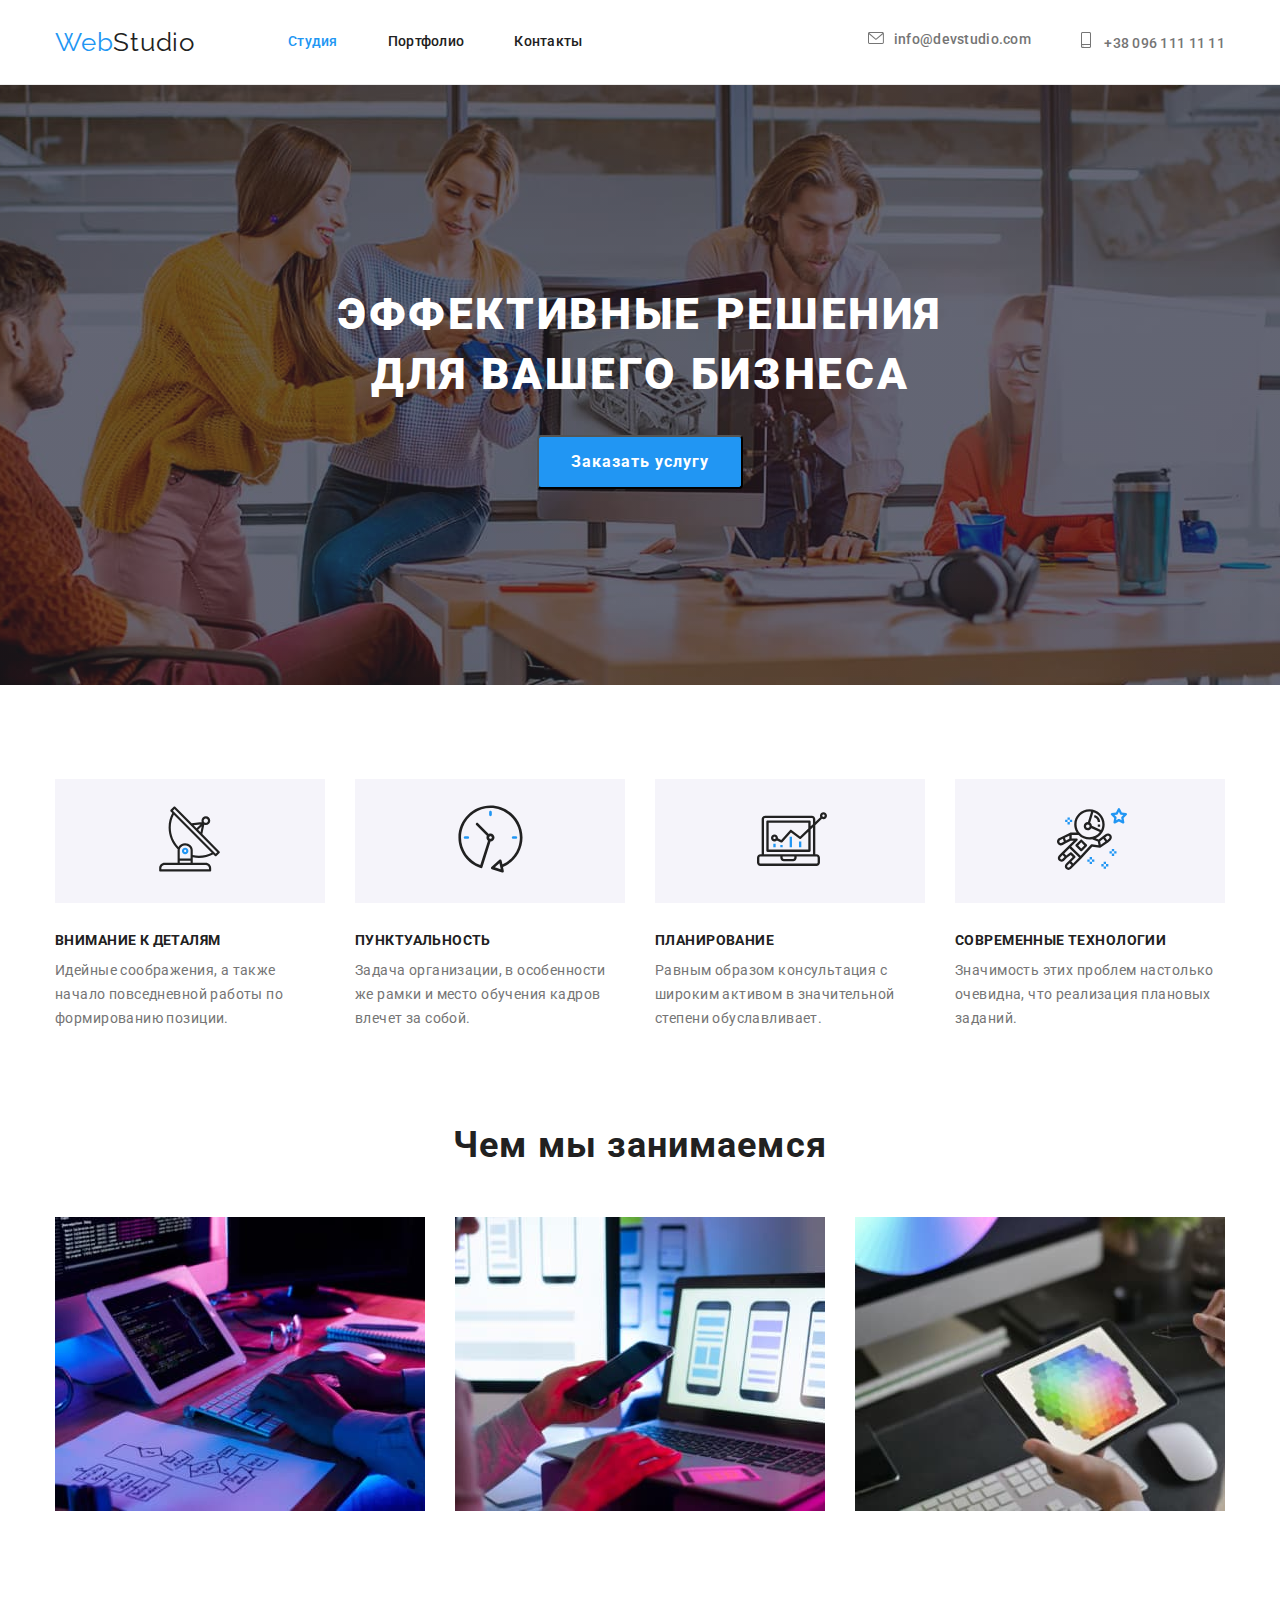
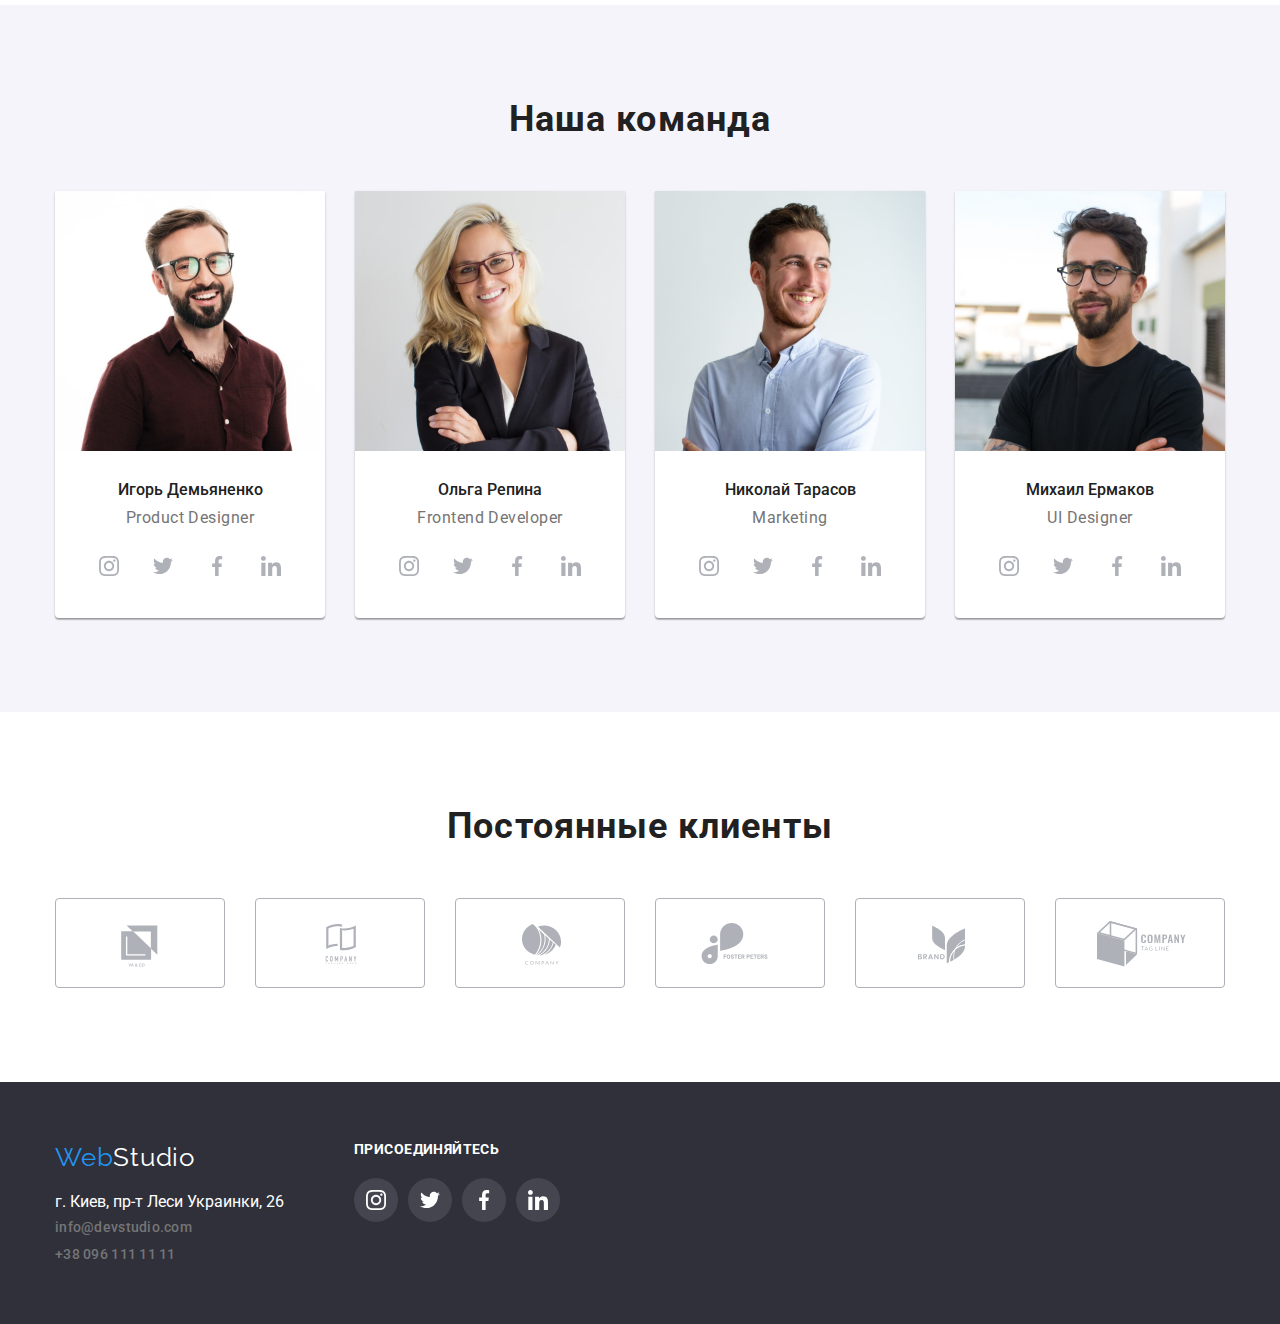
==== commit 65b718b9: "Update index.html" ====
--- a/index.html
+++ b/index.html
@@ -22,17 +22,8 @@
                 </ul>
             </nav>
             <ul class="adress-nav list">
-                <li class="item"><a href="mailto:info@devstudio.com" class="link adress-nav-cont">
-                    <svg class="envelope">
-                        <use href="./images/sprite.svg#envelope">
-                        </use>
-                    </svg>info@devstudio.com</a>
-                </li>
-                <li class="item"><a href="tel:+380961111111" class="link">
-                    <svg class="phone">
-                        <use href="./images/sprite.svg#phone"></use>
-                    </svg> +38 096 111 11 11</a>
-                </li>
+                <li class="item"><a href="mailto:info@devstudio.com" class="link adress-nav-cont"><svg class="envelope" width="16px" height="12px"><use href="./images/sprite.svg#envelope"></use></svg>info@devstudio.com</a></li>
+                <li class="item"><a href="tel:+380961111111" class="link adress-nav-cont"><svg class="phone" width="10px" height="16px"><use href="./images/sprite.svg#phone"></use></svg> +38 096 111 11 11</a></li>
             </ul>
         </div>
     </header>
@@ -180,7 +171,7 @@
                     <p>присоединяйтесь</p>
                     <ul class="social-link-footer list">
                         <li><a href="" class="link-social-footer"><svg class="icon-social-footer" width="20px" height="20px"><use href="./images/sprite.svg#instagram"></use></svg></a></li>
-                        <li><a href="" class="link-social-footer twitter"><svg class="icon-social-footer" width="20px" height="20px"><use href="./images/sprite.svg#twitter"></use></svg></a></li>
+                        <li><a href="" class="link-social-footer"><svg class="icon-social-footer" width="20px" height="20px"><use href="./images/sprite.svg#twitter"></use></svg></a></li>
                         <li><a href="" class="link-social-footer"><svg class="icon-social-footer" width="20px" height="20px"><use href="./images/sprite.svg#facebook"></use></svg></a></li>
                         <li><a href="" class="link-social-footer"><svg class="icon-social-footer" width="20px" height="20px"><use href="./images/sprite.svg#linkedin"></use></svg></a></li>
                     </ul>
--- a/styles.css
+++ b/styles.css
@@ -4,7 +4,7 @@
     --title-text-color:#212121;
     --secondary-text-color: #FFFFFF;
     --background-color-body: #FFFFFF;
-    --background-color-hero: #2F303A;
+    --background-color-hero: #C4C4C4;
     --background-color-hero-button: #2196F3;
     --background-color-section-workers: #F5F4FA;
     --background-color-section: #FFFFFF;
@@ -106,6 +106,32 @@
 .adress-nav .item:not(:last-child) {
     margin-right: 50px;
 }
+
+.adress-nav-cont {
+    display: flex;
+    align-items: center;
+    
+} 
+.adress-nav .envelope {
+    margin-right: 10px;
+    width: 16px;
+    height: 12px;
+    fill: currentColor;
+    
+}
+
+.phone {
+    margin-right: 10px;
+    width: 10px;
+    height: 16px;
+    fill: currentColor;
+}
+
+.envelope:hover, 
+.phone:hover {
+    color: var(--accent-text-color);
+}
+
 .adress-nav .link {
     display: block;
     padding-top: 32px;
@@ -117,20 +143,31 @@
     font-size: 14px;
     line-height: 1.14;
     letter-spacing: 0.02em;
-    text-decoration: none;
-    
-}
+    text-decoration: none;  
+}
+
 .link:hover, 
 .link:focus {
     color: var(--accent-text-color);
 }
+
 /* hero */
 .hero {
     background-color: var(--background-color-hero);
     text-align: center;
     padding-top: 200px;
     padding-bottom: 200px;
-}
+
+    max-width: 1600px;
+    height: 600px;
+    margin-left: auto;
+    margin-right: auto;
+    background-image: linear-gradient( to right, rgba(47, 48, 58, 0.4), rgba(47, 48, 58, 0.4)), url('./images/herophoto.jpg');
+    background-repeat: no-repeat;
+    background-position: center;
+    background-size: cover;
+}
+
 .hero .hero-title {
     
     color: var(--secondary-text-color);
@@ -195,6 +232,33 @@
     margin-right: 30px;
 }
 
+.bg {
+    padding: 25px 102px; 
+    background-color: #F5F4FA;
+    margin-bottom: 30px;
+}
+
+.antenna {
+    width: 65px;
+    height: 70px;
+    fill: currentColor;
+}
+.clock {
+    width: 67px;
+    height: 70px;
+    fill: currentColor;
+}
+.diagram {
+    width: 70px;
+    height: 70px;
+    fill: currentColor;
+}
+.astronaut {
+    width: 70px;
+    height: 70px;
+    fill: currentColor;
+}
+
 .section-features .features-title-name {
     color: var(--title-text-color);
     font-weight: 700;
@@ -269,16 +333,119 @@
     line-height: 1.18;
     letter-spacing: 0.03em; 
     margin-top: 0px;
-    margin-bottom: 30px; 
+    margin-bottom: 16px; 
     text-align: center;
-     
-}
+}
+
+.social-link {
+    display: flex;
+    flex-wrap: wrap;
+    margin: 0px 32px 30px 32px;
+    justify-content: space-between;
+    list-style: none;
+}
+
+.link-social {
+    color: #AFB1B8;
+    background-color: #FFFFFF;
+    padding: 12px;
+    width: 44px;
+    height: 44px;
+    border: none;
+    display: block;
+    border-radius: 50%;
+}
+
+
+.link-social:hover {
+    background-color: #2196F3;
+}
+
+.icon-social {
+    fill: currentColor;
+}
+
+.icon-social:hover {
+    fill: #FFFFFF;
+}
+
+/* Постоянные клиенты */
+
+.section-regular-clients {
+    background-color: var(--background-color-section);
+    padding-top: 94px;
+    padding-bottom: 94px;
+}
+.clients-link-container {
+    display: flex;
+    flex-wrap: wrap;
+}
+
+.clients-link-container .item:not(:last-child) {
+    margin-right: 30px;
+}
+
+.link-clients {
+    color: #AFB1B8;
+    width: 170px;
+    height: 90px;
+    border: 1px solid #AFB1B8;
+    box-sizing: border-box;
+    display: block;
+    border-radius: 4px;
+}
+
+.icon-clients {
+    fill: currentColor;
+}
+
+.comp1 {
+    padding: 24px 63px 21px 63px;
+}
+.comp2 {
+    padding: 19px 65px;
+}
+.comp3 {
+    padding: 24px 64px 23px 65px;
+}
+.comp4 {
+    padding: 24px 45px;
+}
+.comp5 {
+    padding: 22px 55px 21px 56px;
+}
+.comp6 {
+    padding: 22px 40px 22px 41px;
+}
+
+.link-clients:hover {
+    border: 1px solid #2196F3;
+    box-sizing: border-box;
+    border-radius: 4px;
+}
+
+.icon-clients:hover {
+    fill: #2196F3;
+}
+
 
 /* footer */
+
 .footer {
     background-color: var(--background-color-footer);
     padding-top: 60px;
     padding-bottom: 60px;
+}
+
+.footer-join {
+    display: flex;
+    
+}
+
+.adress-footer-column {
+    display: flex;
+    flex-direction: column;
+    margin-right: 70px;
 }
 
 .logo-black {
@@ -323,6 +490,65 @@
 .link:focus {
     color: var(--accent-text-color);
 }
+
+.social-footer-column {
+    display: flex;
+    flex-direction: column;
+}
+
+.join {
+    display: flex;
+    flex-wrap: wrap;
+    justify-content: space-between;
+}
+
+.footer-join p {
+    font-family: Roboto;
+    font-style: normal;
+    font-weight: bold;
+    font-size: 14px;
+    line-height: 1.14;
+    letter-spacing: 0.03em;
+    text-transform: uppercase;
+    color: #FFFFFF;
+    margin-top: 0px;
+    margin-bottom: 20px;
+}
+
+.social-link-footer {
+    display: flex;
+    flex-wrap: wrap;
+    width: 206px;
+    justify-content: space-between;
+    list-style: none;
+}
+
+.link-social-footer {
+    color: #FFFFFF;
+    padding: 12px;
+    width: 44px;
+    height: 44px;
+    border: none;
+    display: block;
+    border-radius: 50%;
+    background: rgba(255, 255, 255, 0.1);
+}
+
+.icon-social-footer {
+    fill: currentColor;
+}
+
+.social-link-footer .twitter {
+    background-color:  #2196F3;
+}
+
+/* .link-social-footer:hover {
+    background-color: #2196F3;
+}
+
+.icon-social-footer:hover {
+    fill: #FFFFFF;
+} */
 
 /* portfolio */
 
@@ -416,4 +642,4 @@
     display: block;
     max-width: 100%;
     height: auto;
-}+}
